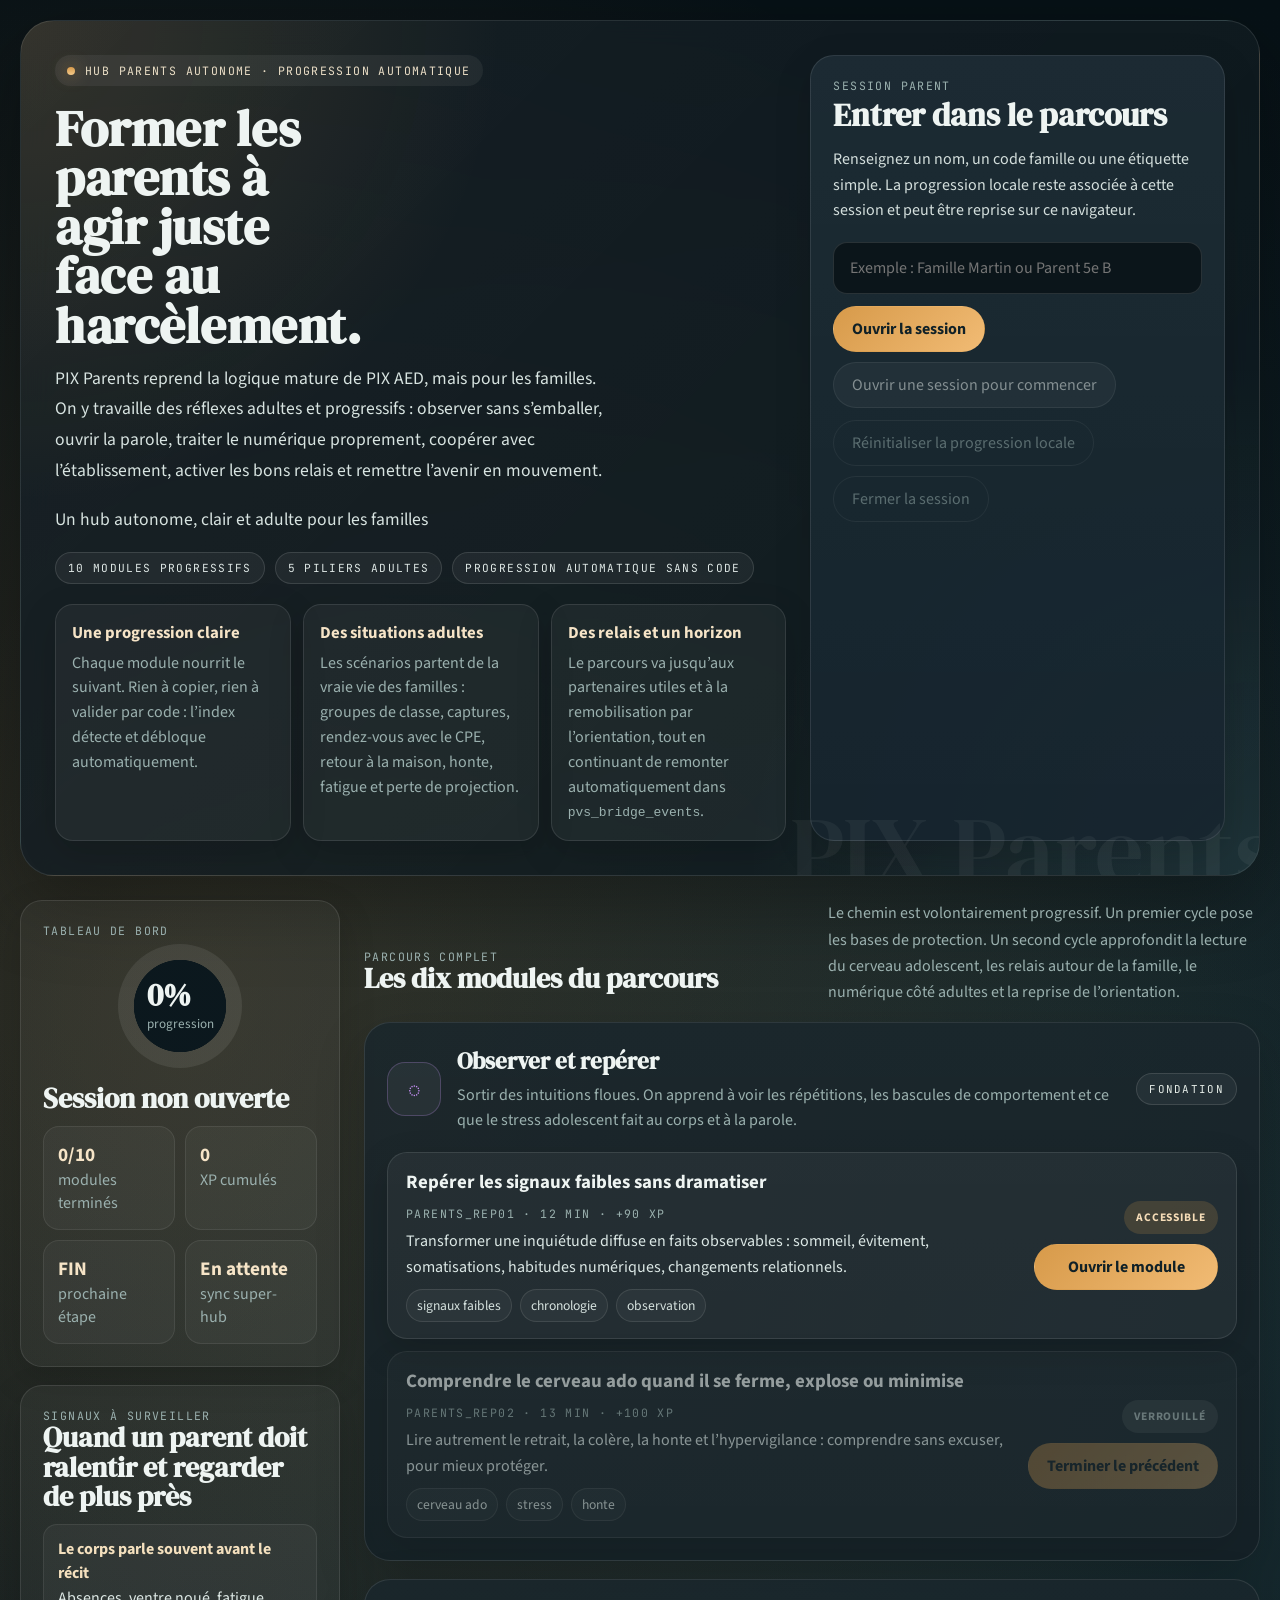
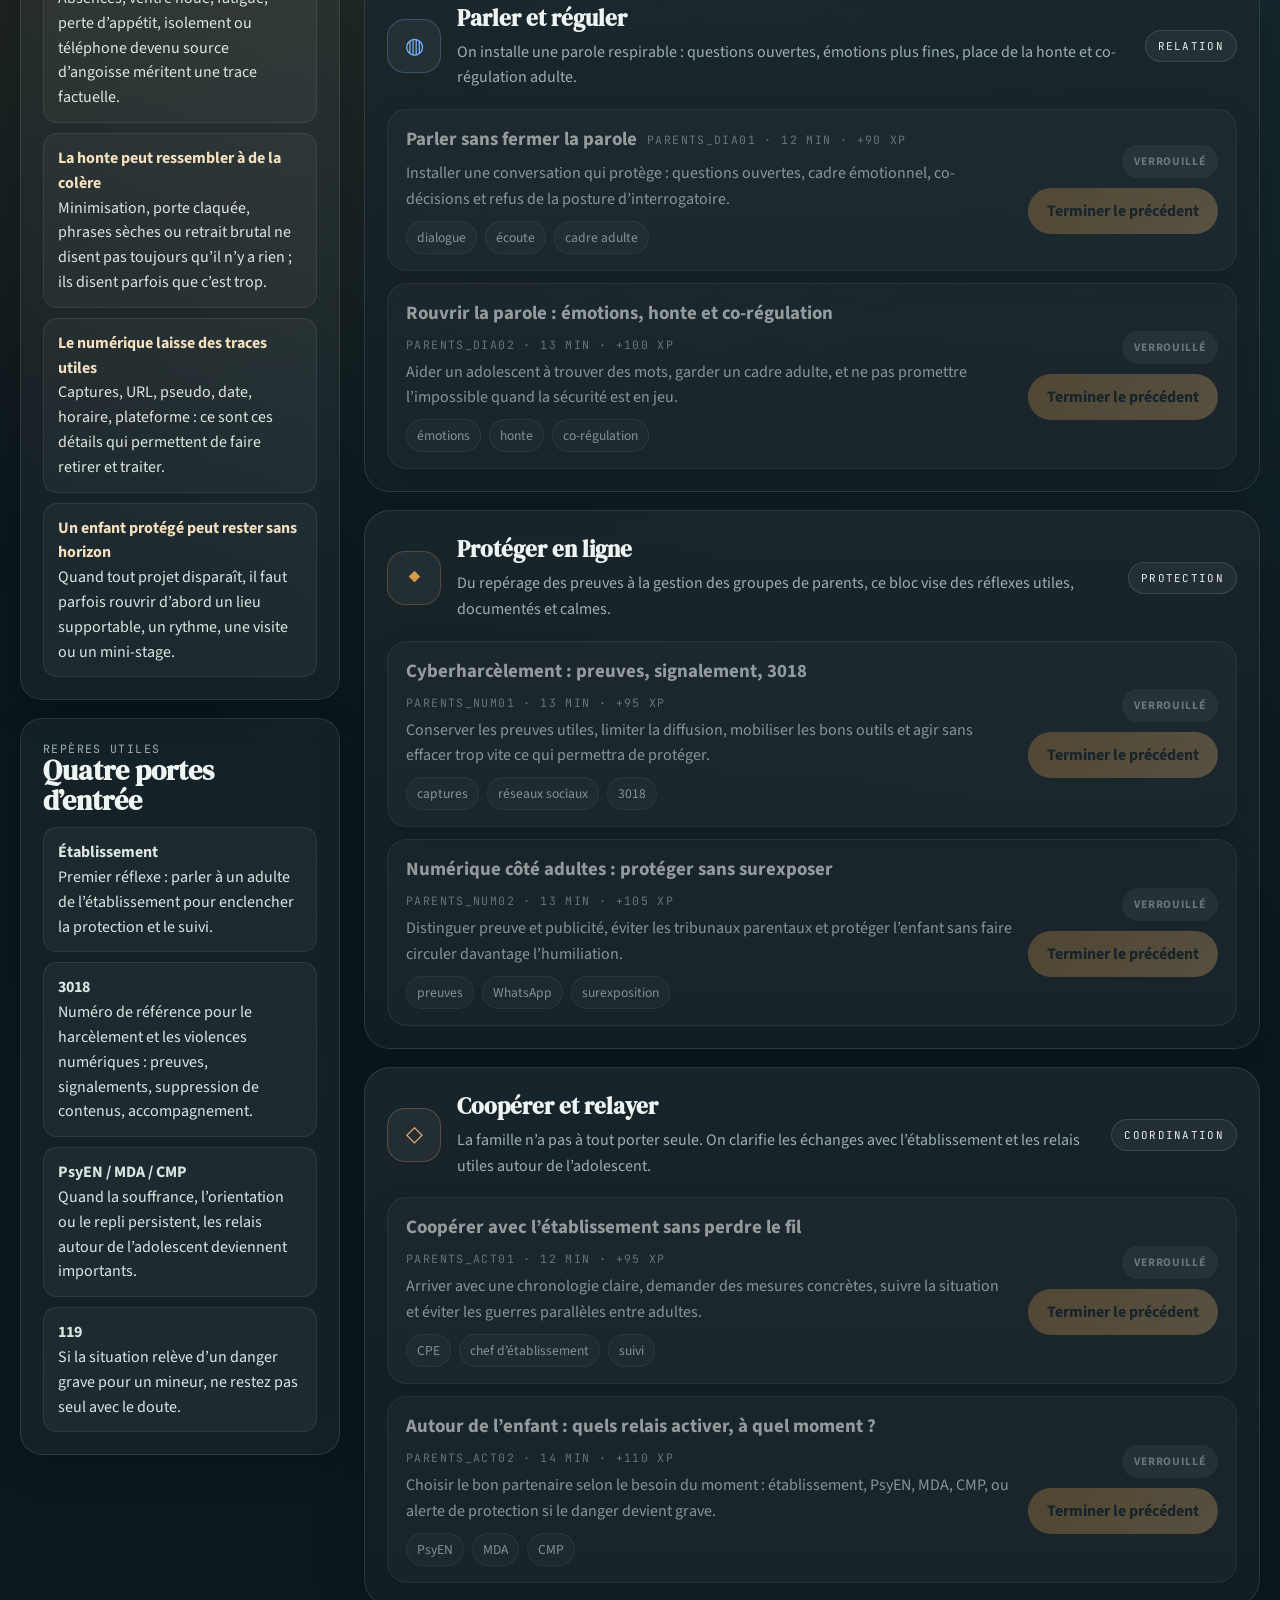
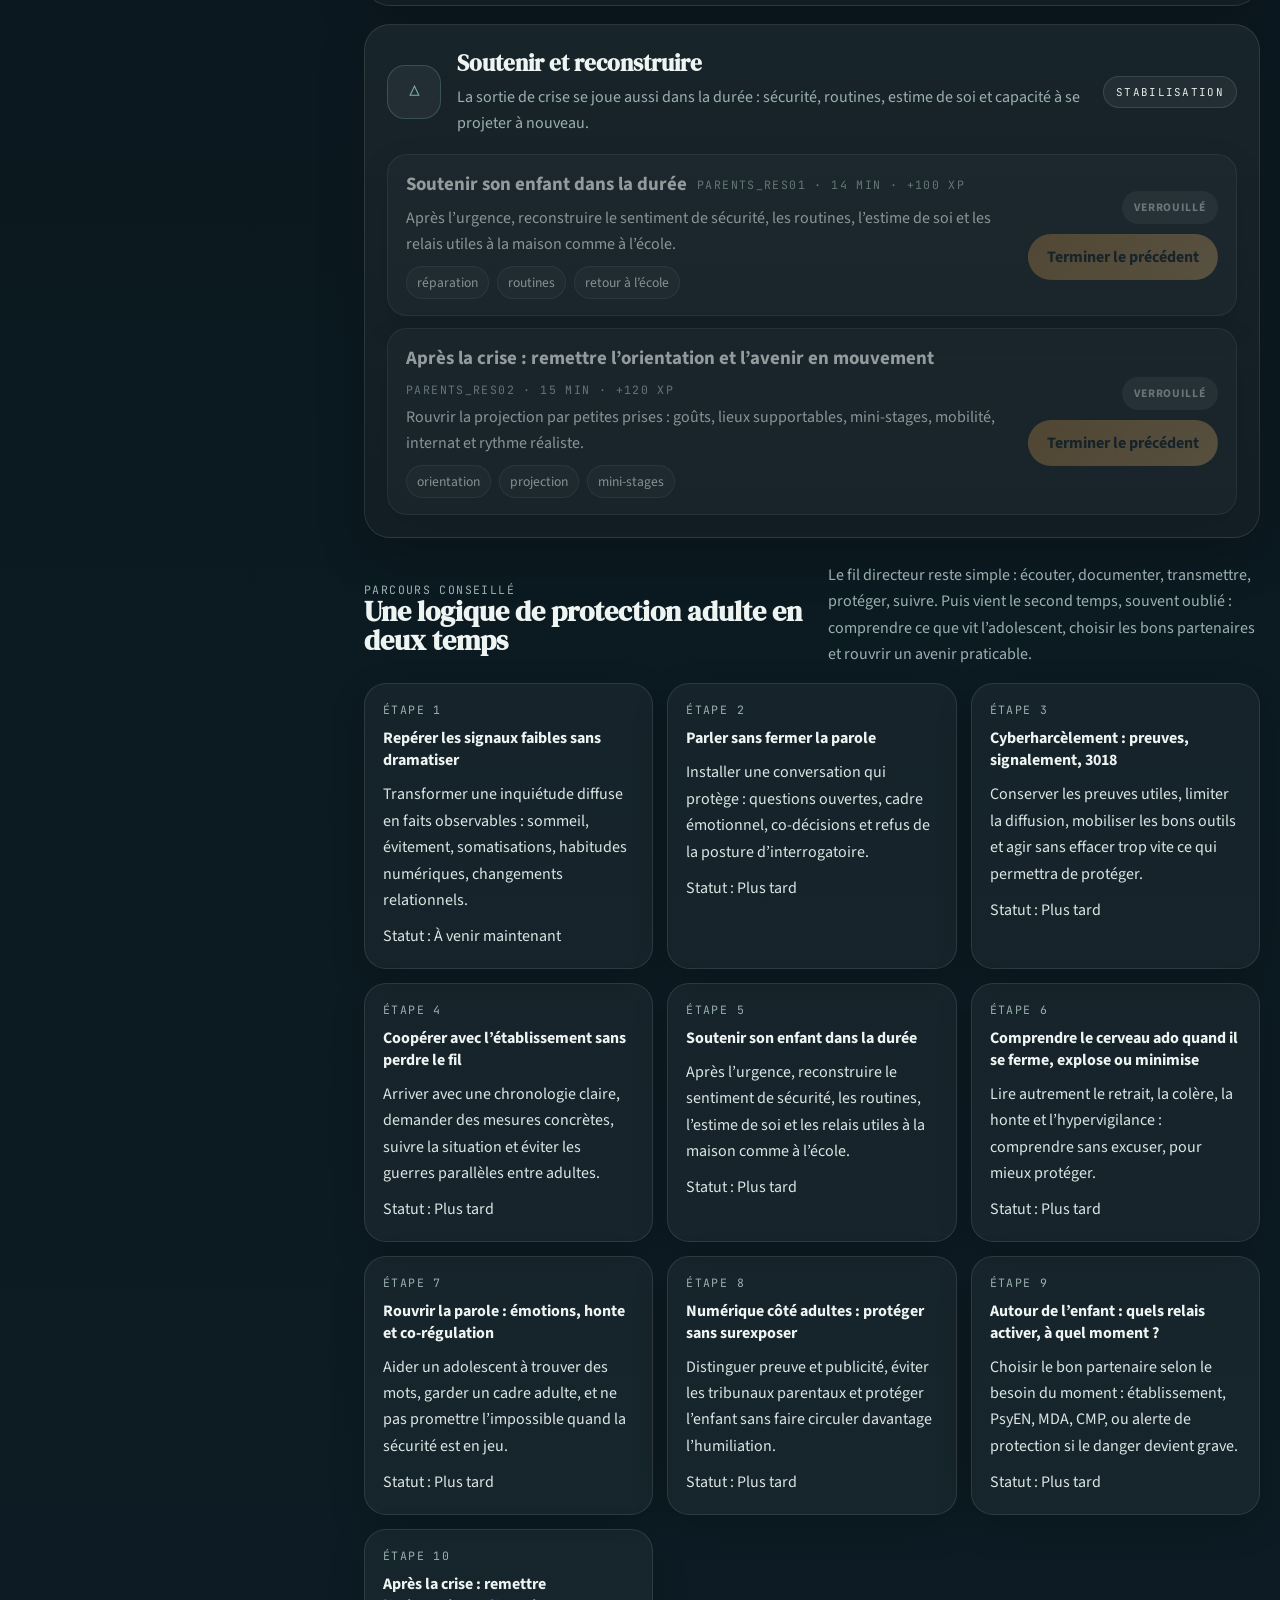
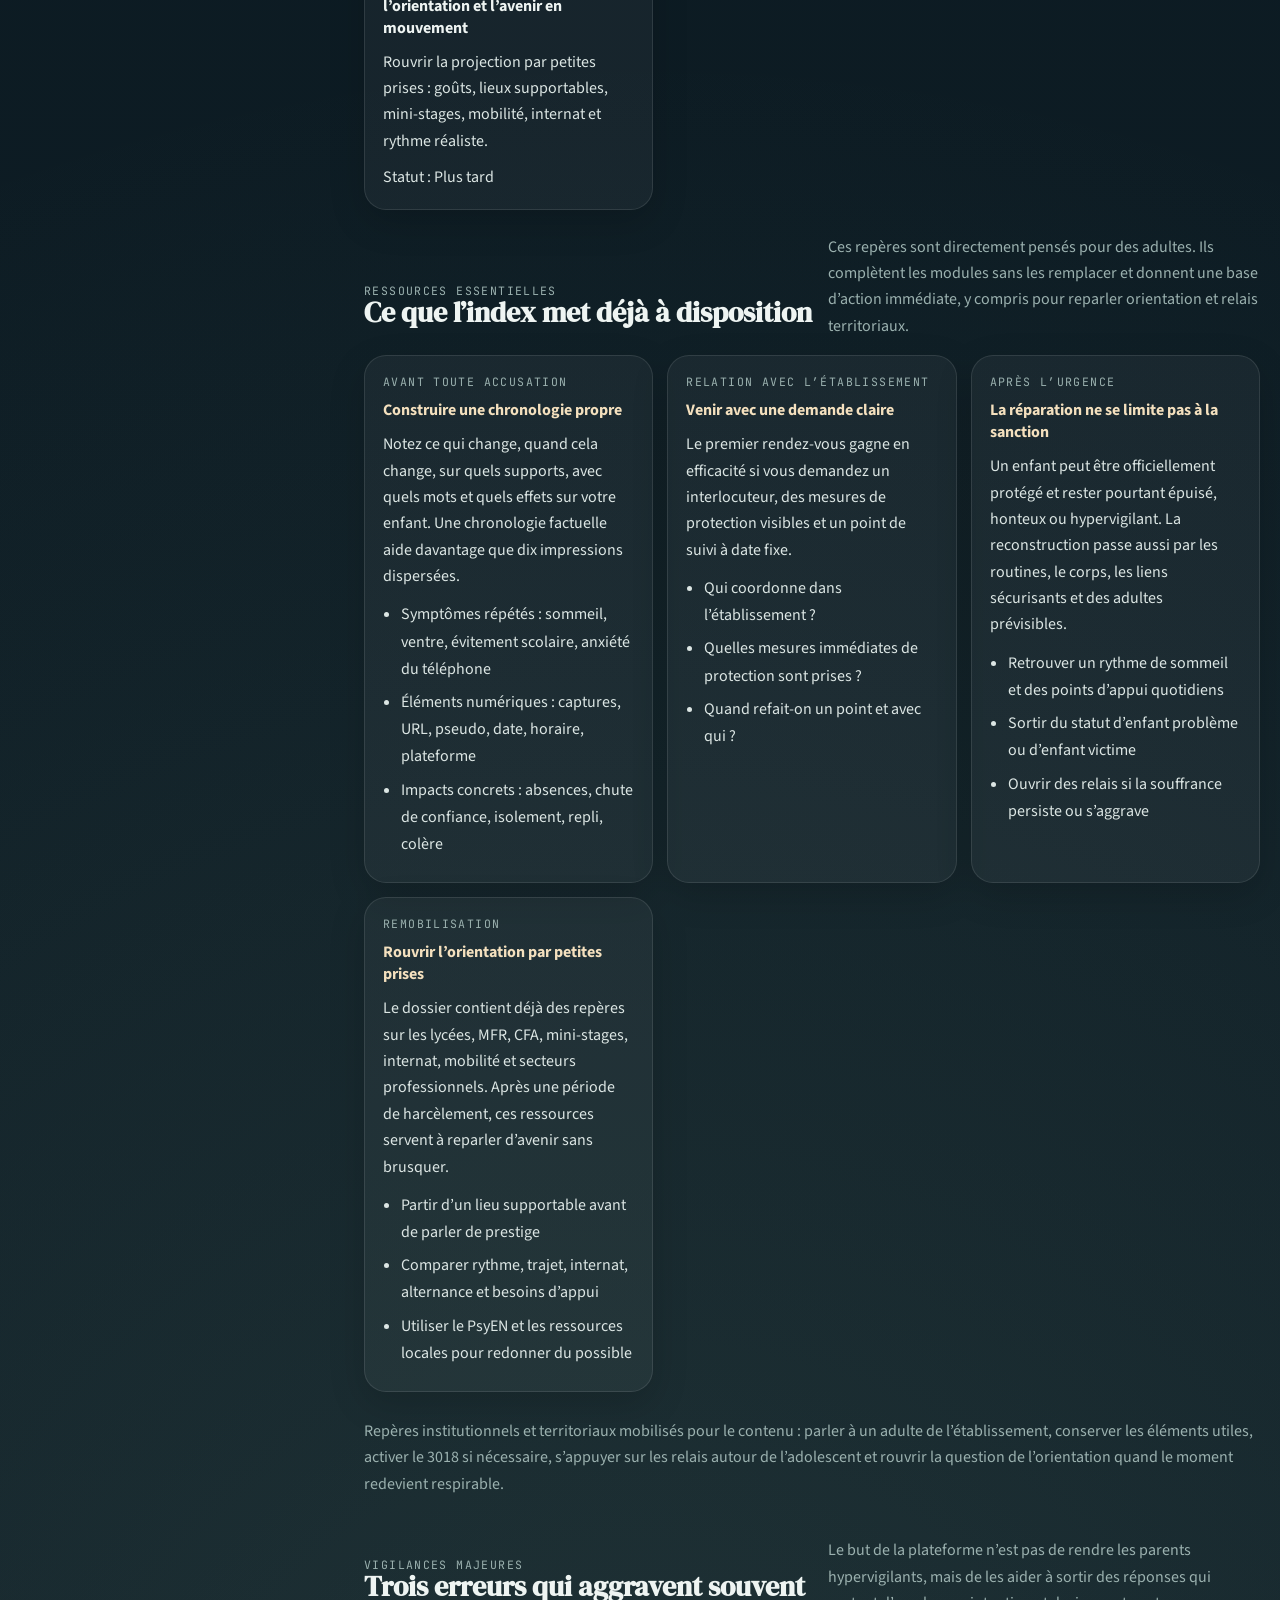
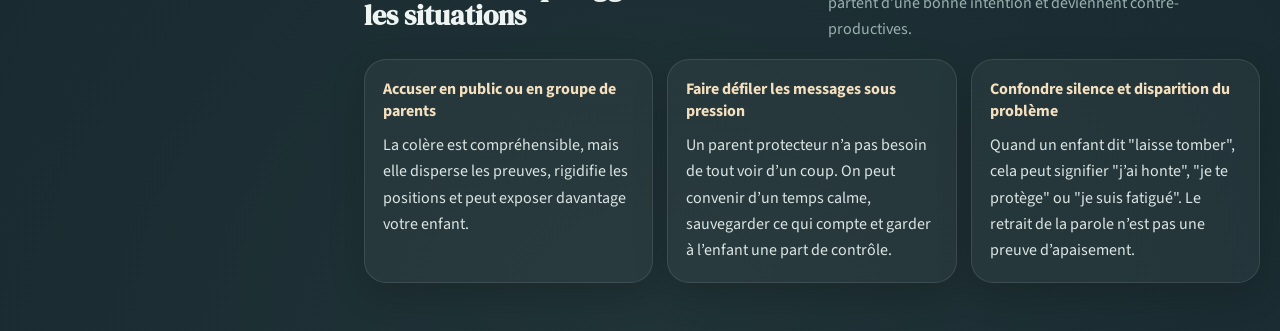
==== index.html @ ff103dad "premier" ====
<!DOCTYPE html>
<html lang="fr">
<head>
  <meta charset="UTF-8">
  <meta name="viewport" content="width=device-width, initial-scale=1">
  <title>PIX Parents | Parcours parents contre le harcèlement</title>
  <link rel="stylesheet" href="hub.css">
</head>
<body>
  <div class="hub-shell">
    <section class="hero fade-up">
      <div>
        <div class="eyebrow">Hub parents autonome · progression automatique</div>
        <h1>Former les parents à agir juste face au harcèlement.</h1>
        <p class="hero-lead">PIX Parents reprend la logique mature de PIX AED, mais pour les familles. On y travaille des réflexes adultes et progressifs : observer sans s’emballer, ouvrir la parole, traiter le numérique proprement, coopérer avec l’établissement, activer les bons relais et remettre l’avenir en mouvement.</p>
        <p id="hero-greeting" class="hero-lead" style="margin-bottom:0"></p>
        <div id="hero-status" class="hero-status"></div>
        <div class="hero-points">
          <div class="point-card">
            <strong>Une progression claire</strong>
            <span>Chaque module nourrit le suivant. Rien à copier, rien à valider par code : l’index détecte et débloque automatiquement.</span>
          </div>
          <div class="point-card">
            <strong>Des situations adultes</strong>
            <span>Les scénarios partent de la vraie vie des familles : groupes de classe, captures, rendez-vous avec le CPE, retour à la maison, honte, fatigue et perte de projection.</span>
          </div>
          <div class="point-card">
            <strong>Des relais et un horizon</strong>
            <span>Le parcours va jusqu’aux partenaires utiles et à la remobilisation par l’orientation, tout en continuant de remonter automatiquement dans <code>pvs_bridge_events</code>.</span>
          </div>
        </div>
      </div>

      <aside class="session-card">
        <div class="tiny-label">Session parent</div>
        <h2>Entrer dans le parcours</h2>
        <p class="session-text">Renseignez un nom, un code famille ou une étiquette simple. La progression locale reste associée à cette session et peut être reprise sur ce navigateur.</p>
        <form id="session-form" class="session-form">
          <input id="player-input" class="session-input" type="text" placeholder="Exemple : Famille Martin ou Parent 5e B" autocomplete="off">
          <div class="button-row">
            <button class="primary-btn" type="submit">Ouvrir la session</button>
            <button id="resume-btn" class="secondary-btn" type="button">Reprendre le parcours</button>
          </div>
          <div class="button-row">
            <button id="reset-btn" class="ghost-btn" type="button">Réinitialiser la progression locale</button>
            <button id="logout-btn" class="ghost-btn" type="button">Fermer la session</button>
          </div>
        </form>
        <div id="recent-wrap" class="hidden" style="margin-top:16px">
          <div class="tiny-label">Sessions récentes</div>
          <div id="recent-list" class="recent-list"></div>
        </div>
      </aside>
    </section>

    <div class="layout">
      <aside class="sidebar">
        <section class="surface-card fade-up">
          <div class="tiny-label">Tableau de bord</div>
          <div id="progress-ring" class="progress-ring"></div>
          <h3 id="sidebar-title">Session non ouverte</h3>
          <div id="metric-grid" class="metric-grid"></div>
        </section>

        <section class="surface-card fade-up">
          <div class="tiny-label">Signaux à surveiller</div>
          <h3>Quand un parent doit ralentir et regarder de plus près</h3>
          <div id="signal-list" class="signal-list"></div>
        </section>

        <section class="surface-card fade-up">
          <div class="tiny-label">Repères utiles</div>
          <h3>Quatre portes d’entrée</h3>
          <div id="quick-list" class="quick-list"></div>
        </section>
      </aside>

      <main class="main-column">
        <section class="main-section fade-up">
          <div class="section-head">
            <div>
              <div class="tiny-label">Parcours complet</div>
              <h2>Les dix modules du parcours</h2>
            </div>
            <p>Le chemin est volontairement progressif. Un premier cycle pose les bases de protection. Un second cycle approfondit la lecture du cerveau adolescent, les relais autour de la famille, le numérique côté adultes et la reprise de l’orientation.</p>
          </div>
          <div id="pillar-grid" class="pillar-grid"></div>
        </section>

        <section class="main-section fade-up">
          <div class="section-head">
            <div>
              <div class="tiny-label">Parcours conseillé</div>
              <h2>Une logique de protection adulte en deux temps</h2>
            </div>
            <p>Le fil directeur reste simple : écouter, documenter, transmettre, protéger, suivre. Puis vient le second temps, souvent oublié : comprendre ce que vit l’adolescent, choisir les bons partenaires et rouvrir un avenir praticable.</p>
          </div>
          <div id="path-grid" class="path-grid"></div>
        </section>

        <section class="main-section fade-up">
          <div class="section-head">
            <div>
              <div class="tiny-label">Ressources essentielles</div>
              <h2>Ce que l’index met déjà à disposition</h2>
            </div>
            <p>Ces repères sont directement pensés pour des adultes. Ils complètent les modules sans les remplacer et donnent une base d’action immédiate, y compris pour reparler orientation et relais territoriaux.</p>
          </div>
          <div class="resource-grid">
            <article class="resource-card">
              <span class="resource-kicker">Avant toute accusation</span>
              <strong>Construire une chronologie propre</strong>
              <p>Notez ce qui change, quand cela change, sur quels supports, avec quels mots et quels effets sur votre enfant. Une chronologie factuelle aide davantage que dix impressions dispersées.</p>
              <ul>
                <li>Symptômes répétés : sommeil, ventre, évitement scolaire, anxiété du téléphone</li>
                <li>Éléments numériques : captures, URL, pseudo, date, horaire, plateforme</li>
                <li>Impacts concrets : absences, chute de confiance, isolement, repli, colère</li>
              </ul>
            </article>

            <article class="resource-card">
              <span class="resource-kicker">Relation avec l’établissement</span>
              <strong>Venir avec une demande claire</strong>
              <p>Le premier rendez-vous gagne en efficacité si vous demandez un interlocuteur, des mesures de protection visibles et un point de suivi à date fixe.</p>
              <ul>
                <li>Qui coordonne dans l’établissement ?</li>
                <li>Quelles mesures immédiates de protection sont prises ?</li>
                <li>Quand refait-on un point et avec qui ?</li>
              </ul>
            </article>

            <article class="resource-card">
              <span class="resource-kicker">Après l’urgence</span>
              <strong>La réparation ne se limite pas à la sanction</strong>
              <p>Un enfant peut être officiellement protégé et rester pourtant épuisé, honteux ou hypervigilant. La reconstruction passe aussi par les routines, le corps, les liens sécurisants et des adultes prévisibles.</p>
              <ul>
                <li>Retrouver un rythme de sommeil et des points d’appui quotidiens</li>
                <li>Sortir du statut d’enfant problème ou d’enfant victime</li>
                <li>Ouvrir des relais si la souffrance persiste ou s’aggrave</li>
              </ul>
            </article>

            <article class="resource-card">
              <span class="resource-kicker">Remobilisation</span>
              <strong>Rouvrir l’orientation par petites prises</strong>
              <p>Le dossier contient déjà des repères sur les lycées, MFR, CFA, mini-stages, internat, mobilité et secteurs professionnels. Après une période de harcèlement, ces ressources servent à reparler d’avenir sans brusquer.</p>
              <ul>
                <li>Partir d’un lieu supportable avant de parler de prestige</li>
                <li>Comparer rythme, trajet, internat, alternance et besoins d’appui</li>
                <li>Utiliser le PsyEN et les ressources locales pour redonner du possible</li>
              </ul>
            </article>
          </div>
          <p class="footer-note">Repères institutionnels et territoriaux mobilisés pour le contenu : parler à un adulte de l’établissement, conserver les éléments utiles, activer le 3018 si nécessaire, s’appuyer sur les relais autour de l’adolescent et rouvrir la question de l’orientation quand le moment redevient respirable.</p>
        </section>

        <section class="main-section fade-up">
          <div class="section-head">
            <div>
              <div class="tiny-label">Vigilances majeures</div>
              <h2>Trois erreurs qui aggravent souvent les situations</h2>
            </div>
            <p>Le but de la plateforme n’est pas de rendre les parents hypervigilants, mais de les aider à sortir des réponses qui partent d’une bonne intention et deviennent contre-productives.</p>
          </div>
          <div class="alert-grid">
            <article class="alert-card">
              <strong>Accuser en public ou en groupe de parents</strong>
              <p>La colère est compréhensible, mais elle disperse les preuves, rigidifie les positions et peut exposer davantage votre enfant.</p>
            </article>
            <article class="alert-card">
              <strong>Faire défiler les messages sous pression</strong>
              <p>Un parent protecteur n’a pas besoin de tout voir d’un coup. On peut convenir d’un temps calme, sauvegarder ce qui compte et garder à l’enfant une part de contrôle.</p>
            </article>
            <article class="alert-card">
              <strong>Confondre silence et disparition du problème</strong>
              <p>Quand un enfant dit "laisse tomber", cela peut signifier "j’ai honte", "je te protège" ou "je suis fatigué". Le retrait de la parole n’est pas une preuve d’apaisement.</p>
            </article>
          </div>
        </section>
      </main>
    </div>
  </div>

  <script src="hub.js"></script>
</body>
</html>
---- hub.css ----
@import url('https://fonts.googleapis.com/css2?family=DM+Serif+Display&family=JetBrains+Mono:wght@400;600&family=Source+Sans+3:wght@400;500;600;700&display=swap');

:root{
  --bg:#08141a;
  --bg-soft:#10222b;
  --panel:#11222a;
  --panel-2:#162d36;
  --panel-3:#1d3944;
  --line:rgba(255,255,255,.10);
  --text:#eef4f2;
  --muted:#9bb1af;
  --accent:#d79a4a;
  --accent-strong:#bb6a2d;
  --sea:#6fb2b5;
  --sage:#9dc4a1;
  --danger:#df7b6d;
  --shadow:0 28px 80px rgba(0,0,0,.32);
  --radius-lg:28px;
  --radius-md:18px;
  --radius-sm:12px;
}

*{box-sizing:border-box}
html{scroll-behavior:smooth}

body{
  margin:0;
  min-height:100vh;
  font-family:'Source Sans 3',sans-serif;
  color:var(--text);
  background:
    radial-gradient(circle at 15% 15%, rgba(215,154,74,.18), transparent 20%),
    radial-gradient(circle at 85% 20%, rgba(111,178,181,.15), transparent 24%),
    radial-gradient(circle at 50% 100%, rgba(157,196,161,.12), transparent 28%),
    linear-gradient(180deg, #071116 0%, #0a171d 35%, #0f1f28 100%);
}

body::before{
  content:'';
  position:fixed;
  inset:0;
  pointer-events:none;
  background:
    linear-gradient(rgba(255,255,255,.025) 1px, transparent 1px),
    linear-gradient(90deg, rgba(255,255,255,.025) 1px, transparent 1px);
  background-size:32px 32px;
  mask-image:radial-gradient(circle at center, rgba(0,0,0,.95), transparent 92%);
  opacity:.38;
}

a{color:inherit}
button,input{font:inherit}

.hub-shell{
  position:relative;
  z-index:1;
  width:min(1240px, calc(100% - 32px));
  margin:20px auto 48px;
}

.hero{
  position:relative;
  overflow:hidden;
  display:grid;
  grid-template-columns:minmax(0, 1.5fr) minmax(320px, .85fr);
  gap:24px;
  padding:34px;
  border:1px solid var(--line);
  border-radius:34px;
  background:
    linear-gradient(135deg, rgba(255,255,255,.05), rgba(255,255,255,.015)),
    radial-gradient(circle at top left, rgba(215,154,74,.16), transparent 32%),
    radial-gradient(circle at bottom right, rgba(111,178,181,.16), transparent 34%),
    rgba(8,20,26,.78);
  box-shadow:var(--shadow);
  backdrop-filter:blur(14px);
}

.hero::after{
  content:'PIX Parents';
  position:absolute;
  right:-18px;
  bottom:-24px;
  font-family:'DM Serif Display',serif;
  font-size:6rem;
  line-height:1;
  color:rgba(255,255,255,.05);
  pointer-events:none;
}

.eyebrow,
.tiny-label,
.module-meta,
.resource-kicker,
.status-chip,
.pill-tag{
  font-family:'JetBrains Mono',monospace;
  text-transform:uppercase;
  letter-spacing:.12em;
}

.eyebrow{
  display:inline-flex;
  align-items:center;
  gap:10px;
  padding:8px 12px;
  border-radius:999px;
  background:rgba(255,255,255,.06);
  color:#ebdfc7;
  font-size:.72rem;
}

.eyebrow::before{
  content:'';
  width:8px;
  height:8px;
  border-radius:50%;
  background:linear-gradient(180deg, var(--accent), #f3c989);
  box-shadow:0 0 16px rgba(215,154,74,.7);
}

.hero h1{
  margin:18px 0 14px;
  max-width:12ch;
  font-family:'DM Serif Display',serif;
  font-size:clamp(2.5rem, 4vw, 4.4rem);
  line-height:.96;
  letter-spacing:.01em;
}

.hero-lead{
  max-width:62ch;
  margin:0 0 18px;
  font-size:1.1rem;
  line-height:1.75;
  color:#d8e4e1;
}

.hero-points{
  display:grid;
  grid-template-columns:repeat(3, minmax(0, 1fr));
  gap:12px;
  margin-top:20px;
}

.point-card,
.surface-card,
.module-row,
.resource-card,
.alert-card,
.path-card,
.session-card{
  border:1px solid var(--line);
  background:rgba(255,255,255,.045);
  box-shadow:0 12px 36px rgba(0,0,0,.16);
}

.point-card{
  padding:16px;
  border-radius:18px;
}

.point-card strong{
  display:block;
  margin-bottom:6px;
  color:#f6e4c7;
  font-size:1.05rem;
}

.point-card span{
  color:var(--muted);
  line-height:1.55;
}

.session-card{
  position:relative;
  padding:22px;
  border-radius:24px;
  background:
    linear-gradient(180deg, rgba(255,255,255,.06), rgba(255,255,255,.03)),
    rgba(15,31,40,.9);
}

.session-card h2{
  margin:0 0 10px;
  font-family:'DM Serif Display',serif;
  font-size:2rem;
}

.session-text{
  margin:0 0 18px;
  color:#d4dfdd;
  line-height:1.6;
}

.tiny-label{
  font-size:.72rem;
  color:var(--muted);
}

.session-form{
  display:grid;
  gap:12px;
}

.session-input{
  width:100%;
  padding:14px 16px;
  border:1px solid rgba(255,255,255,.12);
  border-radius:14px;
  background:rgba(6,15,19,.72);
  color:var(--text);
  outline:none;
  transition:border-color .2s ease, transform .2s ease;
}

.session-input:focus{
  border-color:rgba(215,154,74,.62);
  transform:translateY(-1px);
}

.button-row{
  display:flex;
  flex-wrap:wrap;
  gap:10px;
}

.primary-btn,
.secondary-btn,
.ghost-btn{
  display:inline-flex;
  align-items:center;
  justify-content:center;
  gap:8px;
  min-height:46px;
  padding:0 18px;
  border-radius:999px;
  border:1px solid transparent;
  cursor:pointer;
  transition:transform .22s ease, border-color .22s ease, background .22s ease, opacity .22s ease;
  text-decoration:none;
}

.primary-btn{
  background:linear-gradient(135deg, var(--accent), #f1bb74);
  color:#112127;
  font-weight:700;
}

.secondary-btn{
  background:rgba(255,255,255,.08);
  border-color:rgba(255,255,255,.14);
  color:var(--text);
}

.ghost-btn{
  background:transparent;
  border-color:rgba(255,255,255,.12);
  color:var(--muted);
}

.primary-btn:hover,
.secondary-btn:hover,
.ghost-btn:hover{
  transform:translateY(-2px);
}

.ghost-btn[disabled],
.secondary-btn[disabled],
.primary-btn[disabled]{
  opacity:.5;
  cursor:not-allowed;
  transform:none;
}

.recent-list{
  display:flex;
  flex-wrap:wrap;
  gap:8px;
  margin-top:12px;
}

.recent-chip{
  padding:8px 12px;
  border-radius:999px;
  border:1px solid rgba(255,255,255,.12);
  background:rgba(255,255,255,.04);
  color:#dfe9e7;
  cursor:pointer;
  transition:background .2s ease, border-color .2s ease;
}

.recent-chip:hover{
  background:rgba(255,255,255,.09);
  border-color:rgba(215,154,74,.45);
}

.hero-status{
  display:flex;
  flex-wrap:wrap;
  gap:10px;
  margin-top:16px;
}

.status-chip{
  padding:8px 12px;
  border-radius:999px;
  font-size:.7rem;
  color:#dfe8e6;
  border:1px solid rgba(255,255,255,.12);
  background:rgba(255,255,255,.05);
}

.layout{
  display:grid;
  grid-template-columns:320px minmax(0, 1fr);
  gap:24px;
  margin-top:24px;
  align-items:start;
}

.sidebar{
  position:sticky;
  top:20px;
  display:grid;
  gap:18px;
}

.surface-card{
  padding:22px;
  border-radius:22px;
}

.progress-ring{
  --deg:0deg;
  width:124px;
  height:124px;
  margin:6px auto 16px;
  border-radius:50%;
  display:grid;
  place-items:center;
  background:
    radial-gradient(circle closest-side, rgba(10,23,29,.96) 74%, transparent 75% 100%),
    conic-gradient(var(--accent) var(--deg), rgba(255,255,255,.08) 0deg);
}

.progress-ring strong{
  display:block;
  font-family:'DM Serif Display',serif;
  font-size:2rem;
  line-height:1;
}

.progress-ring span{
  display:block;
  margin-top:4px;
  text-align:center;
  color:var(--muted);
  font-size:.82rem;
}

.sidebar h3,
.main-section h2{
  margin:0 0 12px;
  font-family:'DM Serif Display',serif;
  font-size:1.75rem;
  line-height:1.05;
}

.metric-grid{
  display:grid;
  grid-template-columns:repeat(2, minmax(0, 1fr));
  gap:10px;
}

.metric{
  padding:14px;
  border-radius:16px;
  background:rgba(255,255,255,.04);
  border:1px solid rgba(255,255,255,.08);
}

.metric strong{
  display:block;
  font-size:1.2rem;
  color:#f6e4c7;
}

.metric span{
  color:var(--muted);
  line-height:1.45;
}

.signal-list,
.path-list,
.resource-list,
.quick-list{
  display:grid;
  gap:10px;
}

.signal-item,
.path-step,
.quick-item{
  padding:12px 14px;
  border-radius:14px;
  background:rgba(255,255,255,.04);
  border:1px solid rgba(255,255,255,.08);
  line-height:1.55;
  color:#dce7e4;
}

.signal-item strong,
.path-step strong,
.resource-card strong,
.alert-card strong{
  color:#f4e0be;
}

.main-column{
  display:grid;
  gap:24px;
}

.main-section{
  display:grid;
  gap:16px;
}

.section-head{
  display:flex;
  justify-content:space-between;
  align-items:end;
  gap:16px;
}

.section-head p{
  margin:0;
  max-width:54ch;
  color:var(--muted);
  line-height:1.65;
}

.pillar-grid{
  display:grid;
  gap:18px;
}

.pillar-card{
  padding:22px;
  border-radius:26px;
  border:1px solid var(--line);
  background:
    linear-gradient(180deg, rgba(255,255,255,.05), rgba(255,255,255,.03)),
    rgba(12,25,31,.85);
  box-shadow:0 18px 50px rgba(0,0,0,.18);
}

.pillar-head{
  display:grid;
  grid-template-columns:auto 1fr auto;
  gap:16px;
  align-items:center;
  margin-bottom:18px;
}

.pillar-icon{
  width:54px;
  height:54px;
  border-radius:18px;
  display:grid;
  place-items:center;
  font-size:1.35rem;
  border:1px solid rgba(255,255,255,.12);
  background:rgba(255,255,255,.05);
}

.pillar-title{
  margin:0;
  font-size:1.45rem;
  font-family:'DM Serif Display',serif;
}

.pillar-copy{
  margin:6px 0 0;
  color:var(--muted);
  line-height:1.6;
}

.pill-tag{
  padding:8px 12px;
  border-radius:999px;
  font-size:.68rem;
  color:#e7eee9;
  border:1px solid rgba(255,255,255,.12);
  background:rgba(255,255,255,.05);
}

.module-list{
  display:grid;
  gap:12px;
}

.module-row{
  display:grid;
  grid-template-columns:1fr auto;
  gap:14px;
  align-items:center;
  padding:16px 18px;
  border-radius:20px;
}

.module-row.locked{
  opacity:.58;
}

.module-main{
  display:grid;
  gap:8px;
}

.module-top{
  display:flex;
  flex-wrap:wrap;
  gap:10px;
  align-items:center;
}

.module-title{
  margin:0;
  font-size:1.18rem;
  font-weight:700;
}

.module-meta{
  font-size:.72rem;
  color:var(--muted);
}

.module-summary{
  margin:0;
  color:#dce8e6;
  line-height:1.62;
}

.tag-list{
  display:flex;
  flex-wrap:wrap;
  gap:8px;
}

.tag{
  padding:6px 10px;
  border-radius:999px;
  border:1px solid rgba(255,255,255,.1);
  background:rgba(255,255,255,.04);
  color:#d6e2df;
  font-size:.85rem;
}

.module-actions{
  display:grid;
  gap:10px;
  justify-items:end;
}

.module-status{
  padding:8px 12px;
  border-radius:999px;
  font-size:.72rem;
  font-weight:700;
  text-transform:uppercase;
  letter-spacing:.08em;
}

.module-status.done{
  background:rgba(157,196,161,.18);
  color:#dbe8cf;
}

.module-status.next{
  background:rgba(215,154,74,.18);
  color:#f6ddb8;
}

.module-status.locked{
  background:rgba(255,255,255,.09);
  color:#a5b6b4;
}

.module-btn{
  min-width:184px;
}

.resource-grid,
.alert-grid,
.path-grid{
  display:grid;
  gap:14px;
  grid-template-columns:repeat(3, minmax(0, 1fr));
}

.resource-card,
.alert-card,
.path-card{
  padding:18px;
  border-radius:22px;
}

.resource-kicker{
  display:block;
  margin-bottom:10px;
  font-size:.72rem;
  color:var(--muted);
}

.resource-card p,
.alert-card p,
.path-card p{
  margin:10px 0 0;
  color:#dce6e4;
  line-height:1.65;
}

.resource-card ul,
.alert-card ul{
  margin:12px 0 0 18px;
  padding:0;
  color:#dce6e4;
  line-height:1.7;
}

.resource-card li,
.alert-card li{
  margin:0 0 6px;
}

.footer-note{
  margin-top:10px;
  color:var(--muted);
  line-height:1.65;
}

.hidden{display:none!important}

.fade-up{
  animation:fadeUp .55s ease both;
}

@keyframes fadeUp{
  from{opacity:0;transform:translateY(14px)}
  to{opacity:1;transform:translateY(0)}
}

@media (max-width:1080px){
  .hero,
  .layout{
    grid-template-columns:1fr;
  }

  .sidebar{
    position:static;
  }

  .resource-grid,
  .alert-grid,
  .path-grid{
    grid-template-columns:1fr;
  }
}

@media (max-width:760px){
  .hub-shell{
    width:min(100% - 20px, 1240px);
    margin-top:10px;
  }

  .hero{
    padding:22px;
    border-radius:26px;
  }

  .hero-points,
  .metric-grid{
    grid-template-columns:1fr;
  }

  .pillar-head,
  .module-row{
    grid-template-columns:1fr;
  }

  .module-actions{
    justify-items:start;
  }

  .module-btn{
    width:100%;
  }

  .section-head{
    flex-direction:column;
    align-items:flex-start;
  }
}
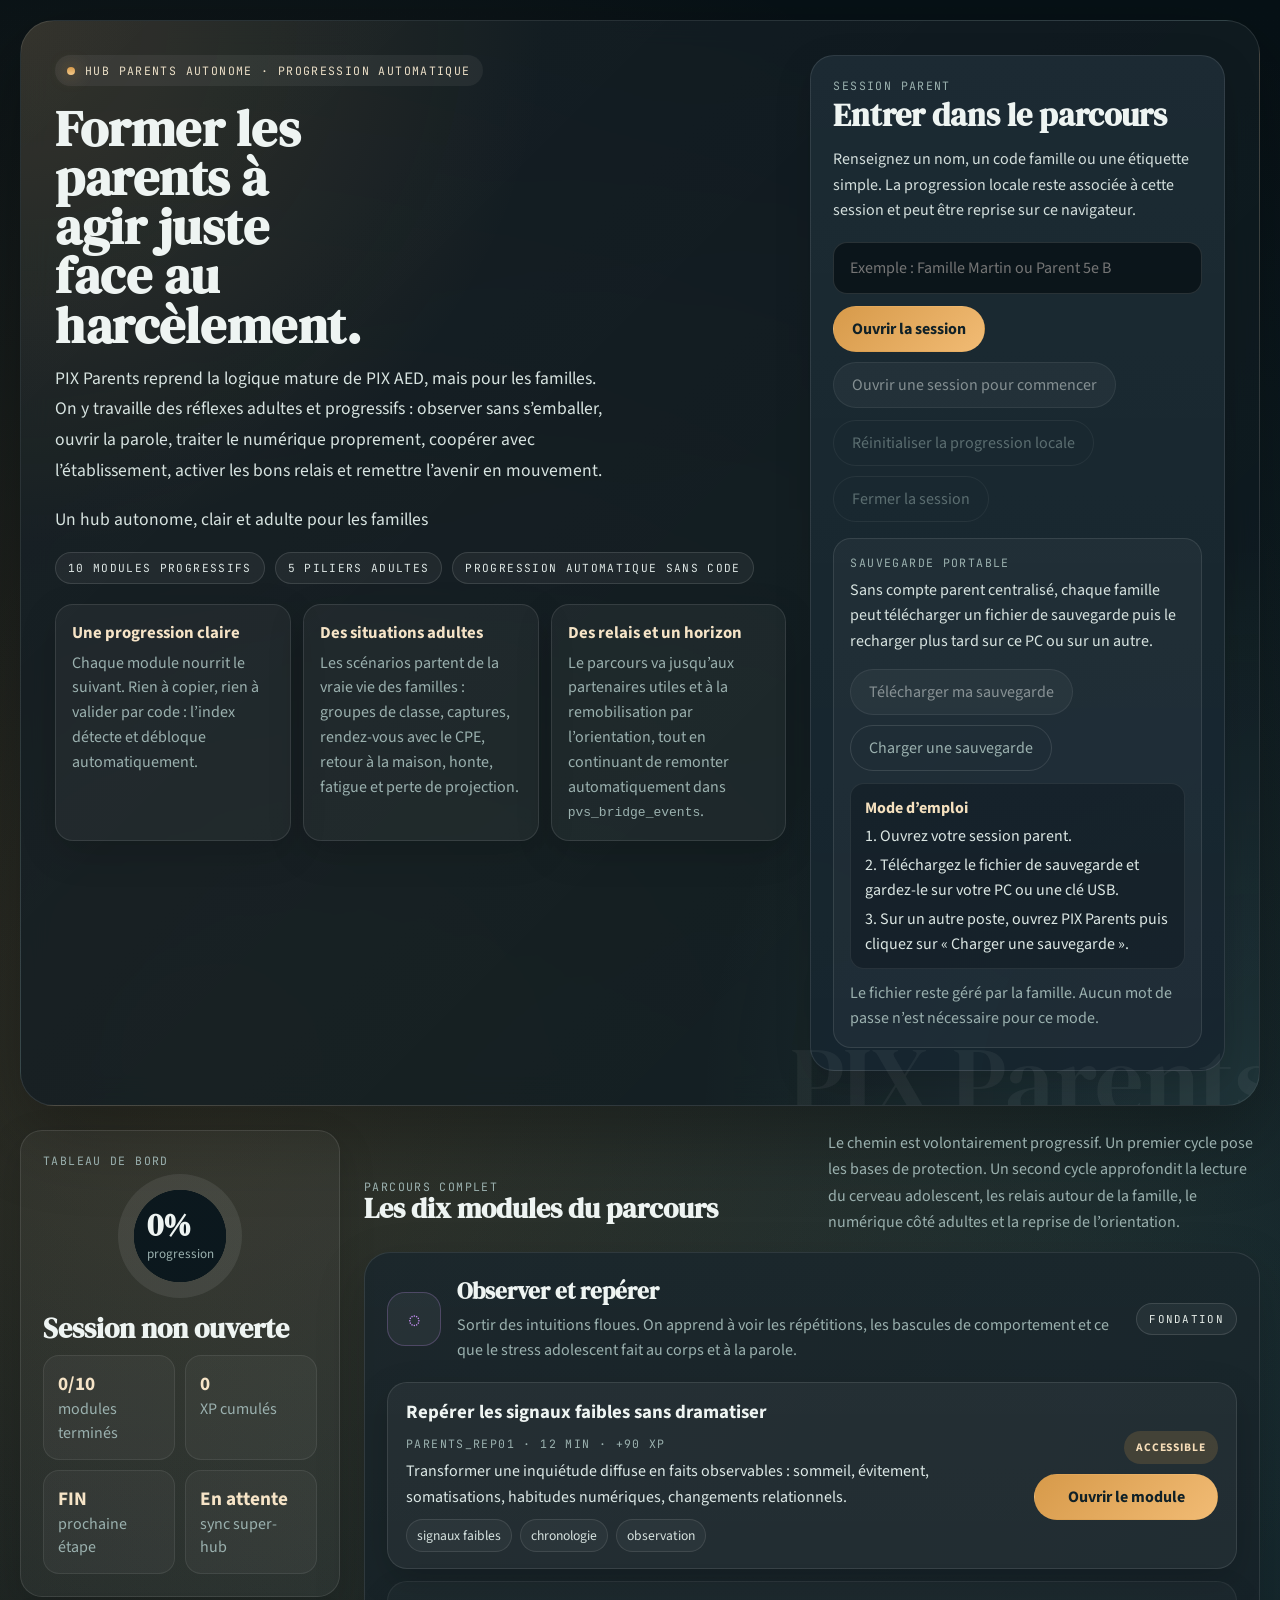
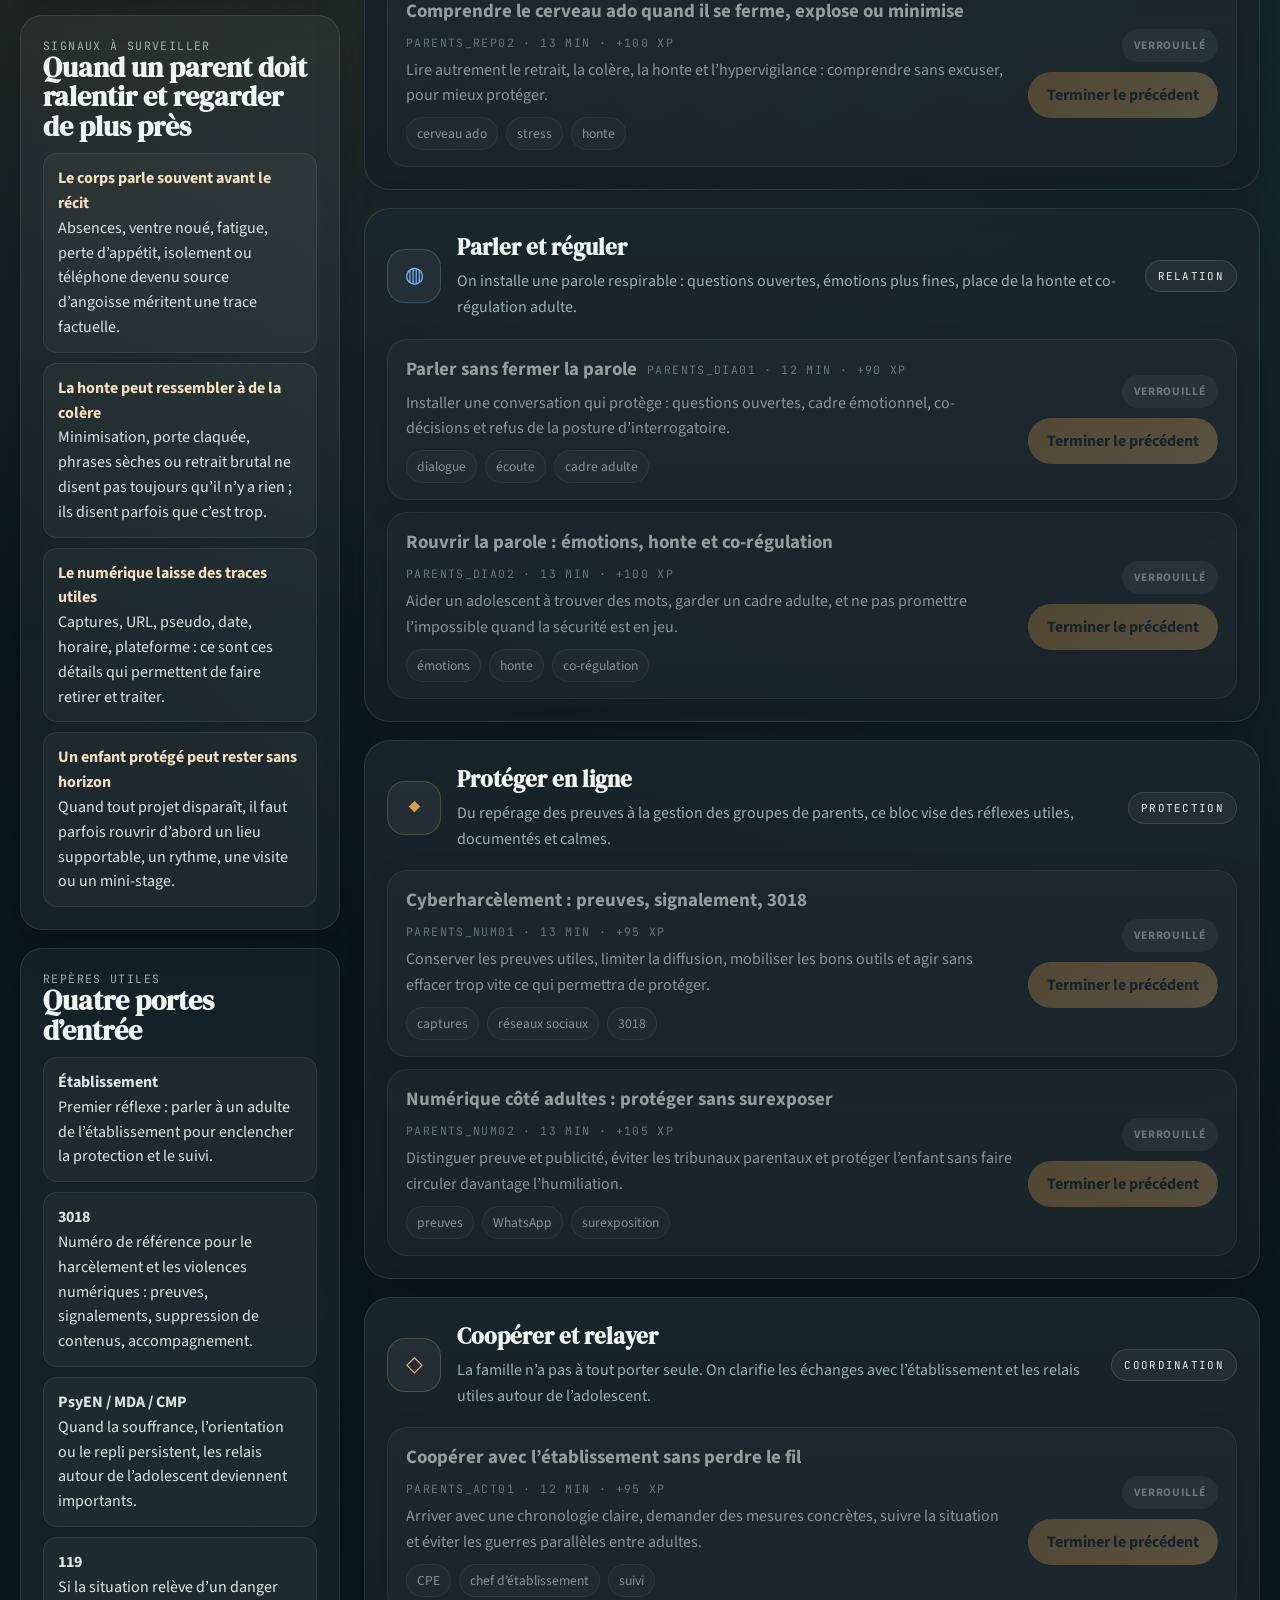
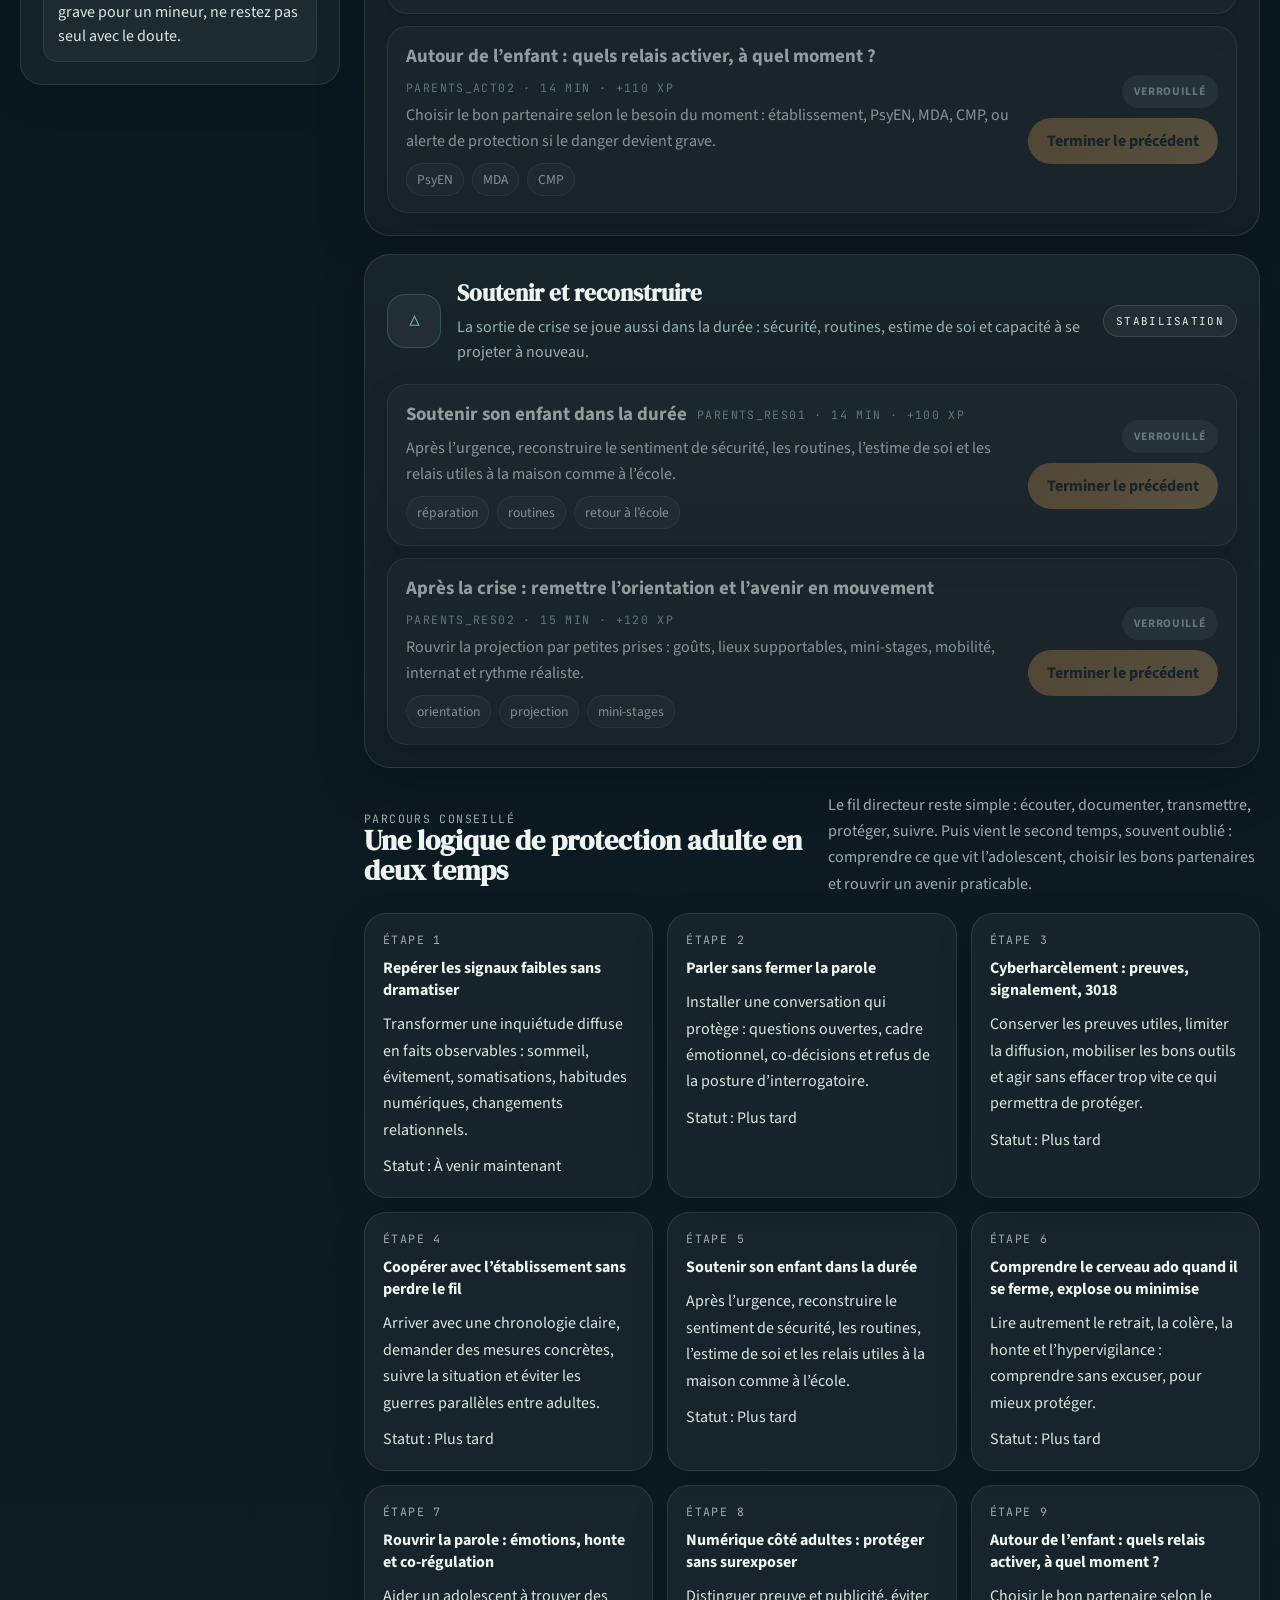
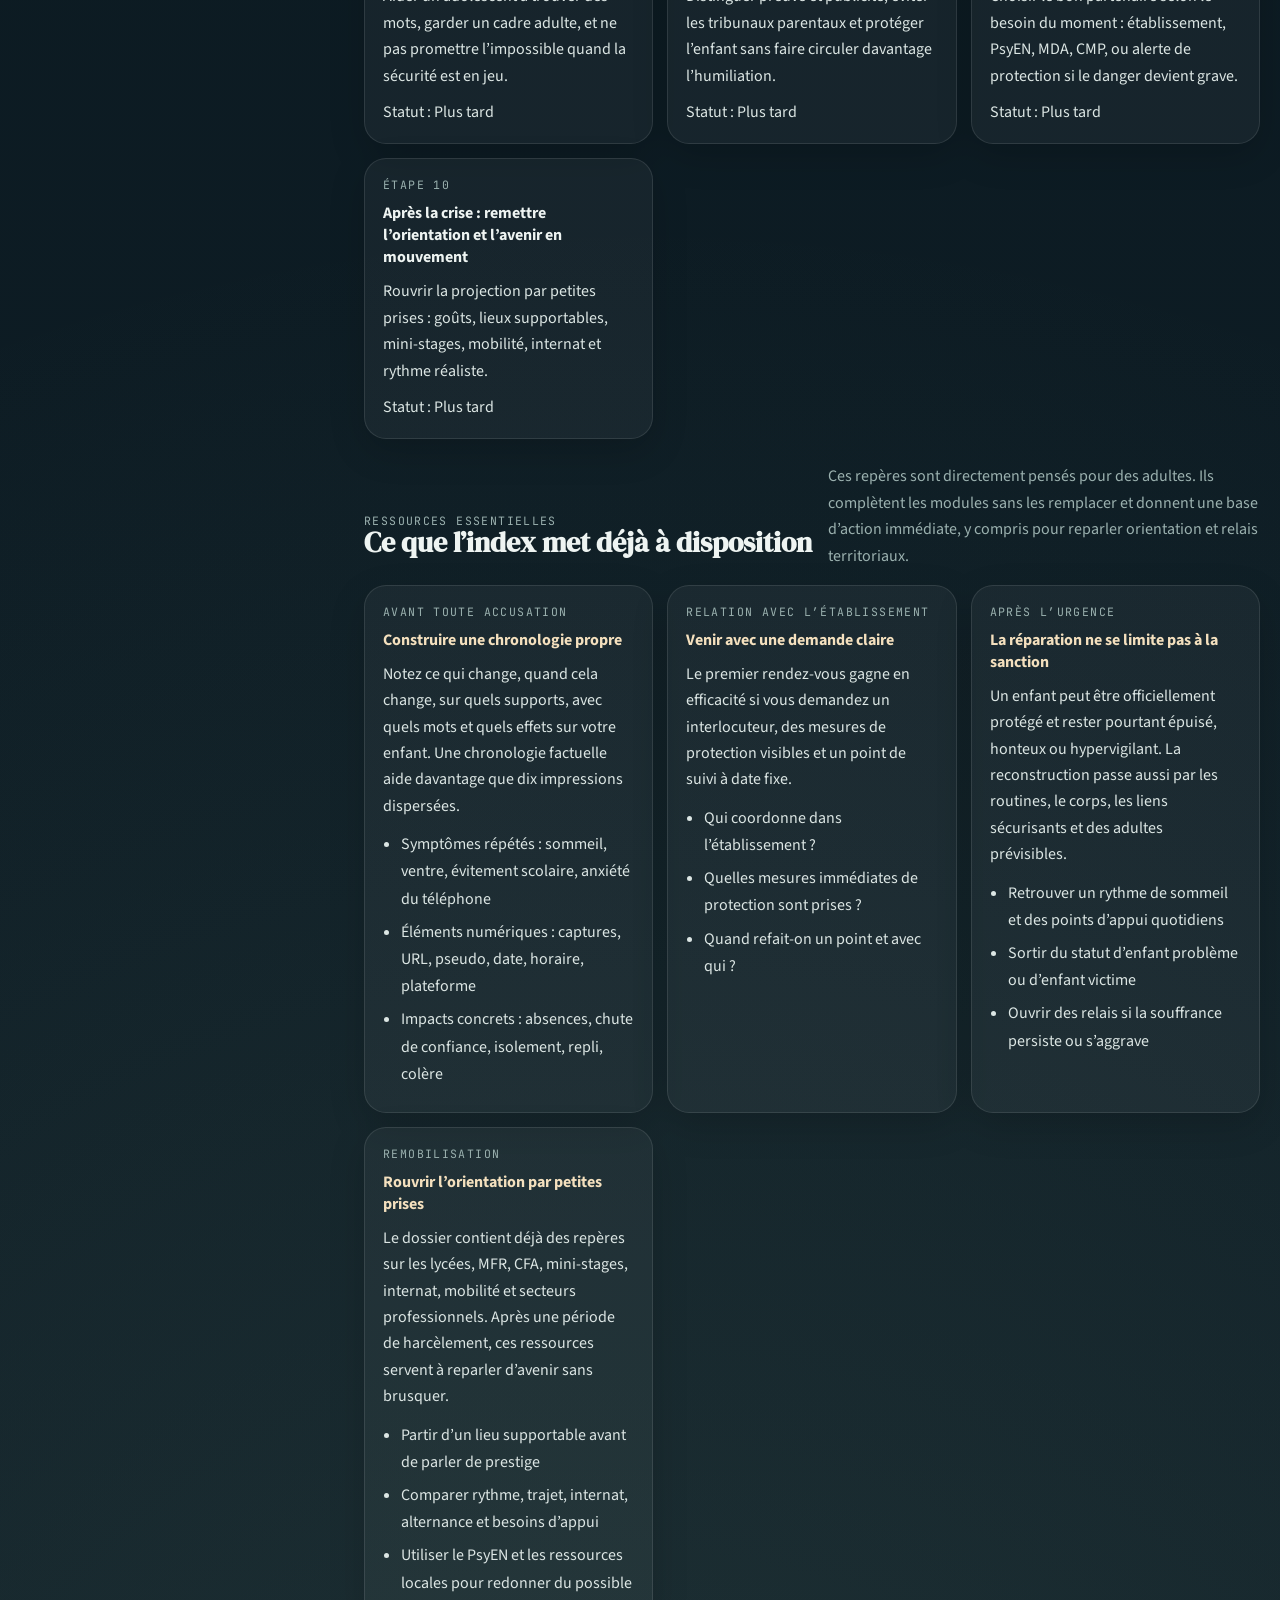
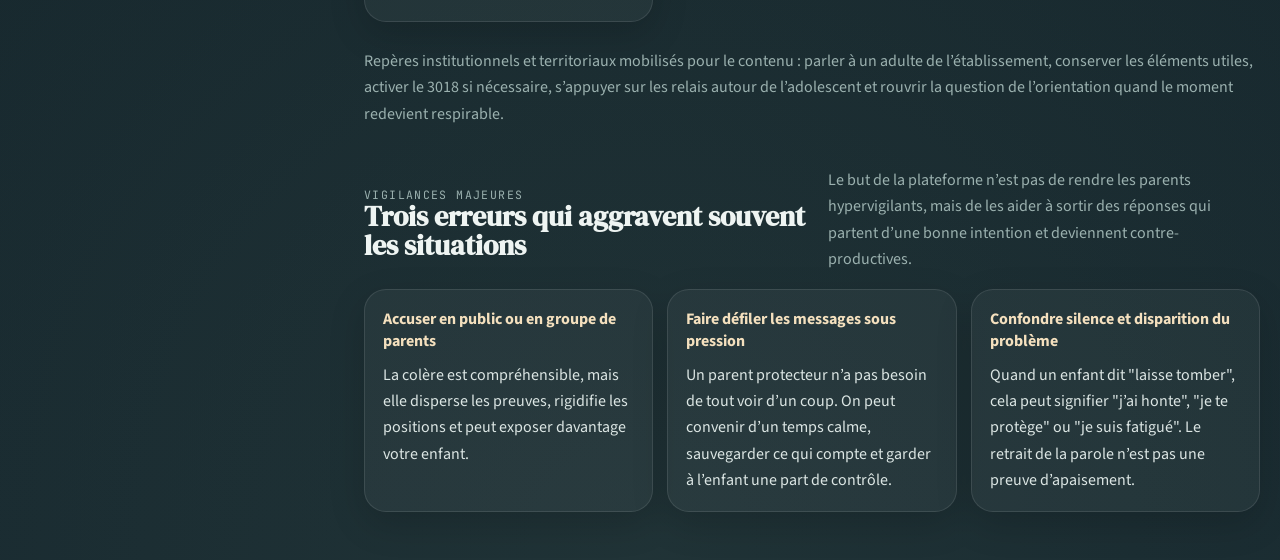
==== commit 4e1523a8: "MAJ1" ====
--- a/index.html
+++ b/index.html
@@ -46,6 +46,22 @@
             <button id="logout-btn" class="ghost-btn" type="button">Fermer la session</button>
           </div>
         </form>
+        <div class="save-box">
+          <div class="tiny-label">Sauvegarde portable</div>
+          <p class="save-copy">Sans compte parent centralisé, chaque famille peut télécharger un fichier de sauvegarde puis le recharger plus tard sur ce PC ou sur un autre.</p>
+          <div class="button-row">
+            <button id="download-save-btn" class="secondary-btn" type="button">Télécharger ma sauvegarde</button>
+            <button id="upload-save-btn" class="ghost-btn" type="button">Charger une sauvegarde</button>
+          </div>
+          <input id="save-file-input" class="hidden" type="file" accept=".json,application/json">
+          <div class="save-steps">
+            <strong>Mode d’emploi</strong>
+            <span>1. Ouvrez votre session parent.</span>
+            <span>2. Téléchargez le fichier de sauvegarde et gardez-le sur votre PC ou une clé USB.</span>
+            <span>3. Sur un autre poste, ouvrez PIX Parents puis cliquez sur « Charger une sauvegarde ».</span>
+          </div>
+          <p id="save-status" class="save-status">Le fichier reste géré par la famille. Aucun mot de passe n’est nécessaire pour ce mode.</p>
+        </div>
         <div id="recent-wrap" class="hidden" style="margin-top:16px">
           <div class="tiny-label">Sessions récentes</div>
           <div id="recent-list" class="recent-list"></div>
--- a/hub.css
+++ b/hub.css
@@ -203,6 +203,55 @@
   gap:12px;
 }
 
+.save-box{
+  margin-top:16px;
+  padding:16px;
+  border-radius:18px;
+  border:1px solid rgba(255,255,255,.10);
+  background:rgba(255,255,255,.035);
+}
+
+.save-copy{
+  margin:8px 0 14px;
+  color:#d7e3e0;
+  line-height:1.6;
+}
+
+.save-steps{
+  display:grid;
+  gap:4px;
+  margin-top:12px;
+  padding:12px 14px;
+  border-radius:14px;
+  border:1px solid rgba(255,255,255,.08);
+  background:rgba(6,15,19,.32);
+  color:#dce7e4;
+  line-height:1.55;
+}
+
+.save-steps strong{
+  color:#f4e0be;
+}
+
+.save-status{
+  margin:12px 0 0;
+  min-height:24px;
+  color:var(--muted);
+  line-height:1.55;
+}
+
+.save-status.ok{
+  color:#c7efd7;
+}
+
+.save-status.warn{
+  color:#f0d59b;
+}
+
+.save-status.bad{
+  color:#f1a69c;
+}
+
 .session-input{
   width:100%;
   padding:14px 16px;
